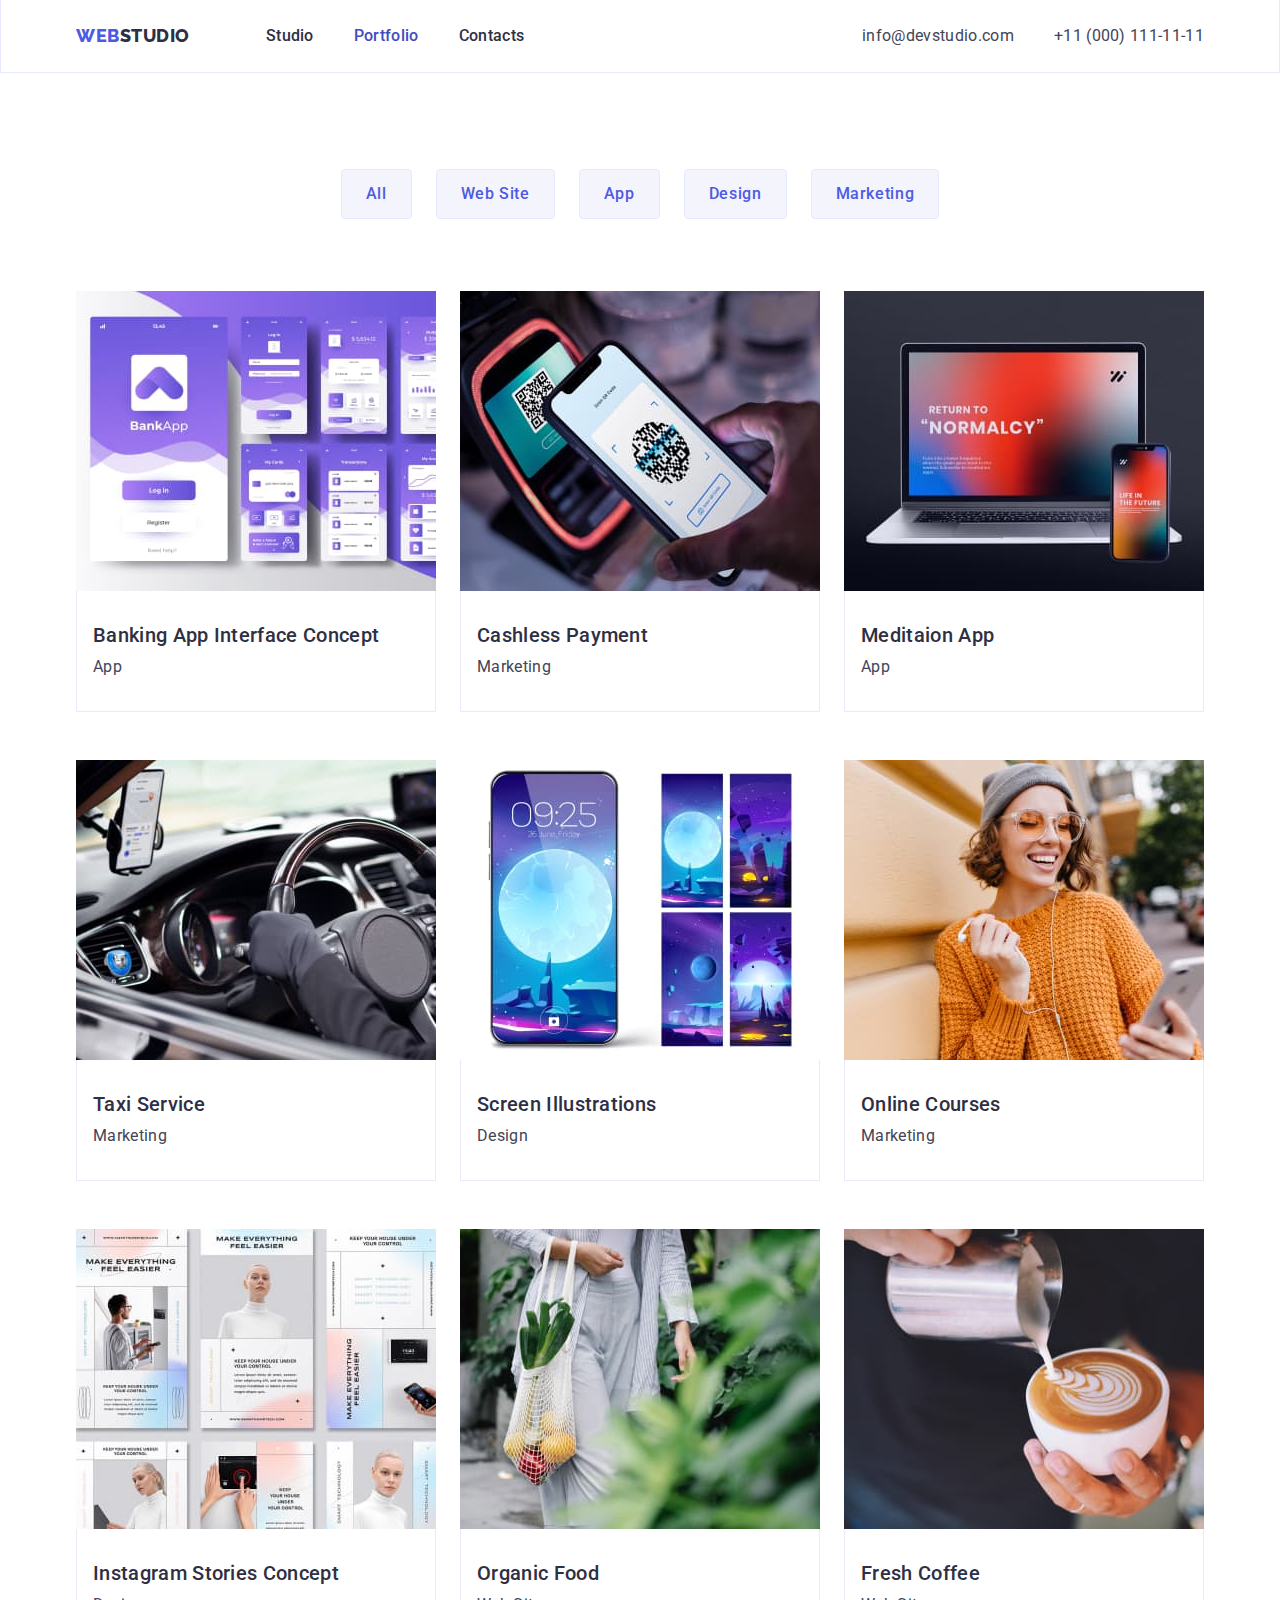
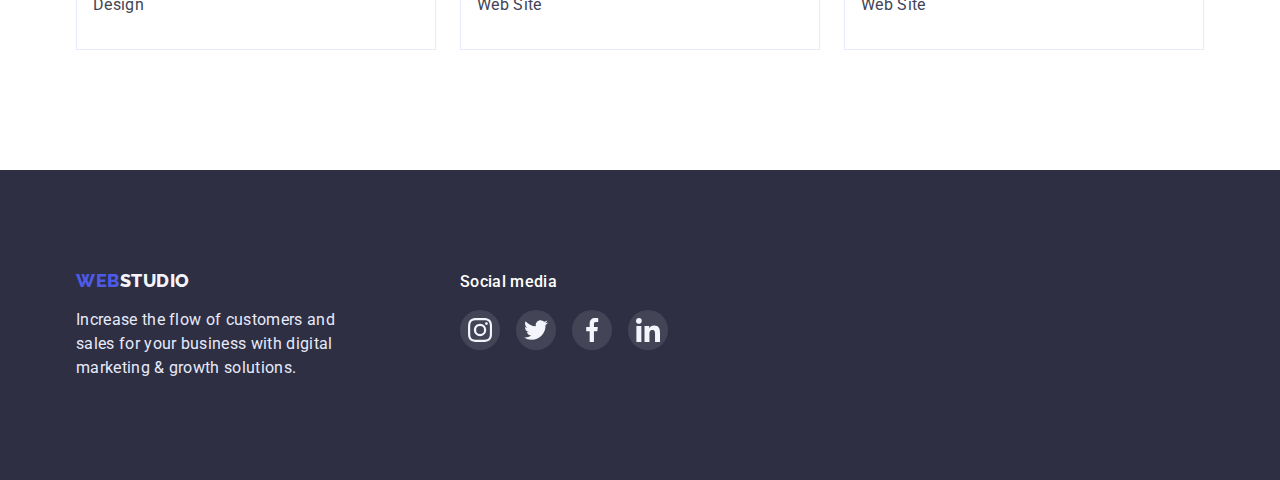
==== portfolio.html @ 41a915ce "Initial commit" ====
<!DOCTYPE html>
<html lang="en">
<head>
    <meta charset="UTF-8">
    <meta http-equiv="X-UA-Compatible" content="IE=edge">
    <meta name="viewport" content="width=device-width, initial-scale=1.0">
    <title>Document</title>
    <link rel="preconnect" href="https://fonts.googleapis.com">
    <link rel="preconnect" href="https://fonts.gstatic.com" crossorigin>
    <link href="https://fonts.googleapis.com/css2?family=Raleway:wght@800&family=Roboto:wght@400;500;700&display=swap" rel="stylesheet">
    <link rel="stylesheet" href="https://cdnjs.cloudflare.com/ajax/libs/modern-normalize/1.1.0/modern-normalize.min.css">
    <link rel="stylesheet" href="./css/style.css">
</head>
<body class="page">
    <header class="header">
        <div class="container main-nav">
        <nav class="main-nav">
        <a href="./index.html" class="header-link"><span class="header-logo">Web</span>Studio</a>
        <ul class="site-nav-list">
        <li class="site-nav item"><a class="link" href="./index.html">Studio</a>
        </li>
        <li class="site-nav item"><a class="link current" href="./portfolio.html">Portfolio</a>
        </li>
        <li class="site-nav item"><a class="link" href="">Contacts</a>
        </li>
    </ul>
</nav>
<address>
<ul class="address-nav">
    <li class="address-nav item">
        <a class="address-link" href="mailto:info@devstudio.com">info@devstudio.com</a>
    </li>
    <li class="address-nav item">
        <a class="address-link" href="tel:+110001111111">+11 (000) 111-11-11</a>
    </li>
</ul>
</address>
</div>
    </header>
    <main>
        <section class="portfolio-section">
            <div class="container">
            <h1 class="visually-hiden">All lists</h1>
            <ul class="filtr-btn">
                <li class="list-button"><button class="button-portfolio" type="button">All</button></li>
                <li class="list-button"><button class="button-portfolio" type="button">Web Site</button></li>
                <li class="list-button"><button class="button-portfolio" type="button">App</button></li>
                <li class="list-button"><button class="button-portfolio" type="button">Design</button></li>
                <li class="list-button"><button class="button-portfolio" type="button">Marketing</button></li>
            </ul>
            <ul class="portfolio-list">
                <li class="flex-element">
                    <a class="card-portfolio-link" href="">
                    <img src="./images/portfolio1.jpg" alt="Bank App" width="360">
                    <div class="text-portfolio-img">
                    <h2 class="general-text">Banking App Interface Concept</h2>
                    <p class="second-portfolio-text">App</p>
                </div>
            </a>
                </li>
                <li class="flex-element">
                    <a class="card-portfolio-link" href="">
                    <img src="./images/portfolio2.jpg" alt="Qr code" width="360">
                    <div class="text-portfolio-img">
                    <h2 class="general-text">Cashless Payment</h2>
                    <p class="second-portfolio-text">Marketing</p>
                </div>
            </a>
                </li>
                <li class="flex-element">
                    <a class="card-portfolio-link" href="">
                    <img src="./images/portfolio3.jpg" alt="Normalcy" width="360">
                    <div class="text-portfolio-img">
                    <h2 class="general-text">Meditaion App</h2>
                    <p class="second-portfolio-text">App</p>
                </div>
            </a>
                </li>
                <li class="flex-element">
                    <a class="card-portfolio-link" href="">
                    <img src="./images/portfolio4.jpg" alt="Driver" width="360">
                    <div class="text-portfolio-img">
                    <h2 class="general-text">Taxi Service</h2>
                    <p class="second-portfolio-text">Marketing</p>
                </div>
            </a>
                </li>
                <li class="flex-element">
                    <a class="card-portfolio-link" href="">
                    <img src="./images/portfolio5.jpg" alt="Wallaper" width="360">
                    <div class="text-portfolio-img">
                    <h2 class="general-text">Screen Illustrations</h2>
                    <p class="second-portfolio-text">Design</p>
                </div>
            </a>
                </li>
                <li class="flex-element">
                    <a class="card-portfolio-link" href="">
                    <img src="./images/portfolio6.jpg" alt="Girl selfi" width="360">
                    <div class="text-portfolio-img">
                    <h2 class="general-text">Online Courses</h2>
                    <p class="second-portfolio-text">Marketing</p>
                </div>
            </a>
                </li>
                <li class="flex-element"> 
                    <a class="card-portfolio-link" href="">
                    <img src="./images/portfolio7.jpg" alt="Instagram stories" width="360">
                    <div class="text-portfolio-img">
                    <h2 class="general-text">Instagram Stories Concept</h2>
                    <p class="second-portfolio-text name">Design</p>
                </div>
            </a>
                </li>
                <li class="flex-element">
                    <a class="card-portfolio-link" href="">
                    <img src="./images/portfolio8.jpg" alt="Organic Food" width="360">
                    <div class="text-portfolio-img">
                    <h2 class="general-text">Organic Food</h2>
                    <p class="second-portfolio-text name">Web Site</p>
                </div>
            </a>
                </li>
                <li class="flex-element">
                    <a class="card-portfolio-link" href="">
                    <img src="./images/portfolio9.jpg" alt="Latte art" width="360">
                    <div class="text-portfolio-img">
                    <h2 class="general-text">Fresh Coffee</h2>
                    <p class="second-portfolio-text name">Web Site</p>
                </div>
            </a>
                </li>
            </ul>
        </div>
        </section>
    </main>
<!--Footer-->
<footer class="footer">
    <div class="foot-container container">
        <div class="logo-foot">
<a href="./index.html" class="footer-link"><span class="footer-logo">Web</span>Studio</a>
<p class="footer-text">Increase the flow of customers and sales for your business with digital marketing & growth solutions.</p>
</div>
<div class="foot-social">
<b class="social-text">Social media</b>
<ul class="social-foot">
    <li class="social-list-foot">
        <a class="social-link-foot" aria-label="Instagram" href="">
        <svg width="24px" height="24px" class="social-link-icon-foot">
            <use href="./images/all-icon.svg#icon-instagram"></use>
        </svg> 
    </a></li>
    <li class="social-list-foot">
        <a class="social-link-foot" aria-label="Twitter" href="">
        <svg width="24px" height="24px" class="social-link-icon-foot">
            <use href="./images/all-icon.svg#icon-twitter"></use>
        </svg> 
    </a></li>
    <li class="social-list-foot">
        <a class="social-link-foot" aria-label="Facebook" href="">
        <svg width="24px" height="24px" class="social-link-icon-foot">
            <use href="./images/all-icon.svg#icon-facebook"></use>
        </svg> 
    </a></li>
    <li class="social-list-foot">
        <a class="social-link-foot" aria-label="Linkedin" href="">
        <svg width="24px" height="24px" class="social-link-icon-foot">
            <use href="./images/all-icon.svg#icon-linkedin"></use>
        </svg> 
    </a></li>
</ul>
</div>
</div>
</footer>
</body>
</html>
---- css/style.css ----
:root {
    --main-text-color: #2E2F42;
    --second-text-color: #434455;
    --main-bg-color: #ffffff;
    --second-bg-color: #F4F4FD;
    --hero-bg-color:#2E2F42;
    --btn-bg-color: #F4F4FD;
    --btn-bg-color-active: #404BBF;
    --btn-text-color: #4D5AE5;
    --btn-text-color-active: #FFFFFF;
    --success: #31D0AA;
    --subtle-text: #8E8F99;
    --accent: #E7E9FC;
}
.page {
    background-color: var(--main-bg-color);
    color: var(--second-text-color);
    font-family: Roboto, sans-serif;
    letter-spacing: 0.02em;
}
.header {
    border: 1px solid var(--accent);
    border-top: none;
 }
.main-nav {
    display: flex;
    align-items: center;
}
.container {
    width: 1158px;
    margin-left: auto;
    margin-right: auto;
    padding-left: 15px;
    padding-right: 15px;
}
.container .main-nav {
    display: flex;
    align-items: center;
}
ul {
    list-style: none;
}
.header-link {
    color: var(--main-text-color);
    font-family: Raleway, cursive;
    letter-spacing: 0.03em;
    font-weight: 800; 
    font-size: 18px;
    line-height: 1.3;
    text-transform: uppercase;
    text-decoration: none;
}
.header-link .header-logo :hover, 
.header-link .header-logo :focus {
    color: var(--btn-bg-color-active);
}
.header-logo {
    color: var(--btn-text-color);
}
.site-nav .link {
display: block;
padding-top: 24px;
padding-bottom: 24px;

color: var(--main-text-color);
font-weight: 500;
font-size: 16px;
line-height: 1.5;
text-decoration: none;
}
.site-nav-list {
    padding: 0;
    margin: 0;
    gap: 40px;
    display: flex;
    margin-left: 76px;
}
.site-nav :hover, 
.site-nav :focus {
    color: var(--btn-bg-color-active);
}
.site-nav .link.current{
    color: var(--btn-bg-color-active);
}
.address-nav .address-link {
    color: var(--second-text-color);
font-style: normal;
font-size: 16px;
line-height: 1.5;
text-decoration: none;
}
address {
    margin-left: auto;
}
.address-nav {
    display: flex;
    padding: 0;
    margin-left: auto;
    margin: 0;
}
.address-nav .item + .item{
    margin-left: 40px;
}
.address-nav :hover, 
.address-nav :focus {
    color: var(--btn-bg-color-active);
}
.address-link {
    text-decoration: none;
}
.hero {
    background-color: var(--hero-bg-color);
    text-align: center;
    padding: 188px 0;
    margin-left: auto;
    margin-right: auto;
    max-width: 1440px;
    height: 600px;
    border: 1px solid var(--btn-text-color-active);
    background-image: linear-gradient(rgba(46,47,66,0.7), 
    rgba(46,47,66,0.7)
    ),
    url("../images/hero.jpg");
    background-repeat: no-repeat;
    background-position: center;
    background-size: cover;
}
.header-content {
    width: 496px;
    margin-left: auto;
    margin-right: auto;
}
.hero-title {
    margin-top: 0;
    margin-bottom: 48px;
    color:  #FFFFFF;
font-weight: 700;
font-size: 56px;
line-height: 1.07;
text-align: center;
}
.button {
    border-radius: 4px;
    padding: 16px 32px;
    min-width: 169px;
    border: 1px solid transparent;
    color: #FFFFFF;
    background-color: var(--btn-text-color);
    letter-spacing: 0.04em;
    font-family: Roboto;
font-weight: 500;
font-size: 16px;
line-height: 1.5;
cursor: pointer;
}
.section {
    padding-top: 120px;
    padding-bottom: 120px;
}
.visually-hiden {
    position: absolute;
    white-space: nowrap;
    width: 1px;
    height: 1px;
    overflow: hidden;
    border: 0;
    padding: 0;
    clip: rect(0 0 0 0);
    clip-path: inset(50%);
    margin: -1px;
}
.section-one-list {
    display: flex;
    gap: 24px;
    margin: 0;
    padding: 0;
}
.section-one-icon {
    display: flex;
    justify-content: center;
    align-items: center;
    height: 112px;
    margin-bottom: 8px;
    background-color: var(--btn-bg-color);
}
.section-one-svg {
    width: 64px;
    height: 64px;
}
.section-title {
    margin-top: 0;
    margin-bottom: 8px;
    color: var(--main-text-color);
font-weight: 500;
font-size: 20px;
line-height: 1.2;
}
.section-one-text {
    margin-top: 0;
    margin-bottom: 0;
font-size: 16px;
line-height: 1.5;
}
.doing {
    padding-top: 0;
    padding-bottom: 120px;
} 
.doing-list {
    display: flex;
    gap: 24px;
    padding: 0;
    margin: 0;
}
.doing-list img{
    display: block;
}
.last-picture img {
    margin-right: 0;
}
.section-two-title {
    margin-top: 0;
    margin-bottom: 72px;
    font-weight: 700;
    font-size: 36px;
    line-height: 1.1;
    text-align: center;
    text-transform: capitalize;
}
.all-team img {
display: block;
max-width: 100%;
height: auto;
}
.team {
    margin-top: 0;
    margin-bottom: 0;
    padding-top: 120px;
    padding-bottom: 120px;
    background-color: var(--second-bg-color);
} 
.section-three-title {
    margin-top: 0;
    margin-bottom: 72px;
font-weight: 700;
font-size: 36px;
line-height: 1.1;
text-align: center;
}
.team-card {
    display: flex;
    flex-direction: column;
    padding-top: 32px;
    padding-bottom: 32px;
    text-align: center;
    background-color: var(--btn-text-color-active);
    border-radius: 0px 0px 4px 4px;
    box-shadow: 0px 1px 6px rgba(46, 47, 66, 0.08), 0px 1px 1px rgba(46, 47, 66, 0.16), 0px 2px 1px rgba(46, 47, 66, 0.08);
}
.team-list {
    display: flex;
    gap: 24px;
    padding: 0;
    margin: 0;
}
.team-name {
    margin-top: 0;
    margin-bottom: 8px;
    color: var(--main-text-color);
font-weight: 500;
font-size: 20px;
line-height: 1.2;
}
.team-work {
font-size: 16px;
line-height: 1.5;
margin: 0;
margin-bottom: 8px;
}
.social-team {
    display: flex;
    justify-content: center;
    padding: 0;
    margin: 0;
    gap: 24px;
}
.social-team-li {
    display: flex;
    width: 40px;
    height: 40px;
}
.social-link-team {
    display: flex;
    justify-content: center;
    align-items: center;
    border-radius: 50%;
    width: 100%;
    height: 100%;
    background-color: var(--btn-text-color);
}
.social-link-team:hover,
.social-link-team:focus {
    background-color: var(--btn-bg-color-active);
}
.customers {
    padding-bottom: 120px;
}
.customers-text {
    padding-top: 130px;
    margin-bottom: 72px;
    font-weight: 700;
    font-size: 36px;
    line-height: 1.11;
    text-align: center;
    letter-spacing: 0.02em;
    text-transform: capitalize;
    color: var(--main-text-color);
}
.customers-list {
    display: flex;
    gap: 24px;
}
.company-li {
    display: flex;
    width: 168px;
    height: 88px;
}
.customers-link {
    display: flex;
    justify-content: center;
    align-items: center;
    height: 100%;
    width: 100%;
    color: var(--subtle-text);
    border: 1px solid rgba(142,143,153,1);
    border-radius: 4px;
} 
.company-icon {
    fill: currentColor;
}
.customers-link:hover,
.customers-link:focus {
    border: 1px solid var(--btn-bg-color-active);
    color: var(--btn-bg-color-active);
}
.footer {
    padding-top: 100px;
    padding-bottom: 100px;
    background-color: var(--hero-bg-color);
}
.footer-link {
    display: inline-block;
    margin-bottom: 16px;
    color: #F4F4FD;
font-family: Raleway, cursive;
letter-spacing: 0.03em;
font-weight: 800;
font-size: 18px;
line-height: 1.16;
text-transform: uppercase;
text-decoration: none;
}
.footer-link .footer-logo :hover, 
.footer-link .footer-logo :focus {
    color: var(--btn-bg-color-active);
}
.footer-logo {
    color: var(--btn-text-color);
}
.footer-text {
    margin-top: 0;
    margin-bottom: 0;
    width: 264px;
    color: var(--accent);
font-size: 16px;
line-height: 1.5;
}
.foot-container {
    display: flex;
    align-items: baseline;
}
.logo-foot {
    margin-right: 120px;
}
.foot-social {
    display: flex;
    flex-direction: column;
}
.social-text {
    color: #FFFFFF;
    font-weight: 500;
    font-size: 16px;
    line-height: 24px;
    letter-spacing: 0.02em;
    margin: 0;
    margin-bottom: 16px;
}
.social-foot {
    display: flex;
    gap: 16px;
    padding: 0;
    margin: 0;
}
.social-list-foot {
    width: 40px;
    height: 40px;
}
.social-link-foot {
    display: flex;
    justify-content: center;
    align-items: center;
    border-radius: 50%;
    width: 100%;
    height: 100%;
    background: rgba(255, 255, 255, 0.1);
}
.social-link-foot:hover,
.social-link-foot:focus {
    background-color: var(--success);
}
/* Portfolio */
.portfolio-section {
    padding-top: 96px;
    padding-bottom: 120px;
}
.filtr-btn {
    display: flex;
   margin: 0;
   padding: 0;
   justify-content: center;
   margin-bottom: 72px;
}
.button-portfolio:hover,
.button-portfolio:focus {
    color: var(--btn-text-color-active);
    background-color: var(--btn-bg-color-active);
    box-shadow: 0px 3px 1px rgba(0, 0, 0, 0.1), 0px 2px 1px rgba(0, 0, 0, 0.08), 0px 2px 2px rgba(0, 0, 0, 0.12);
}
.button-portfolio {
    border-radius: 4px;
padding: 12px 24px;
border: 1px solid var(--accent);
    background-color: var(--btn-bg-color);
    color: var(--btn-text-color);
font-weight: 500;
font-size: 16px;
line-height: 1.5;
letter-spacing: 0.04em;
cursor: pointer;
}
.list-button {
    margin-right: 24px;
}
.list-button:nth-child(5) {
    margin-right: 0;
}
.portfolio-list {
    display: flex;
    flex-wrap: wrap;
    padding: 0;
    margin: 0;
    gap: 48px 24px;
}
.flex-element {
    width: 360px;
}
.flex-element:nth-child(3n) {
    margin-right: 0;
}
.flex-element img {
display: block;
max-width: 100%;
height: auto;
}
.card-portfolio-link {
    display: block;
    text-decoration: none;
}
.card-portfolio-link:hover,
.card-portfolio-link:focus {
    border: 0.5px solid #F4F4FD;
    box-shadow: 0px 1px 6px rgba(46, 47, 66, 0.08), 0px 1px 1px rgba(46, 47, 66, 0.16), 0px 2px 1px rgba(46, 47, 66, 0.08);
}
.text-portfolio-img {
    padding: auto;
   border: 1px solid var(--accent);
   padding: 32px 16px;
   border-top: none;
}
.general-text {
    margin-top: 0;
    margin-bottom: 8px;
    color: var(--main-text-color);
font-weight: 500;
font-size: 20px;
line-height: 1.2;
}
p {
    margin-bottom: 0;
}
.second-portfolio-text {
    margin-top: 0;
    color: var(--second-text-color);
font-size: 16px;
line-height: 1.5;
}
.name {
    margin-bottom: 0;
}
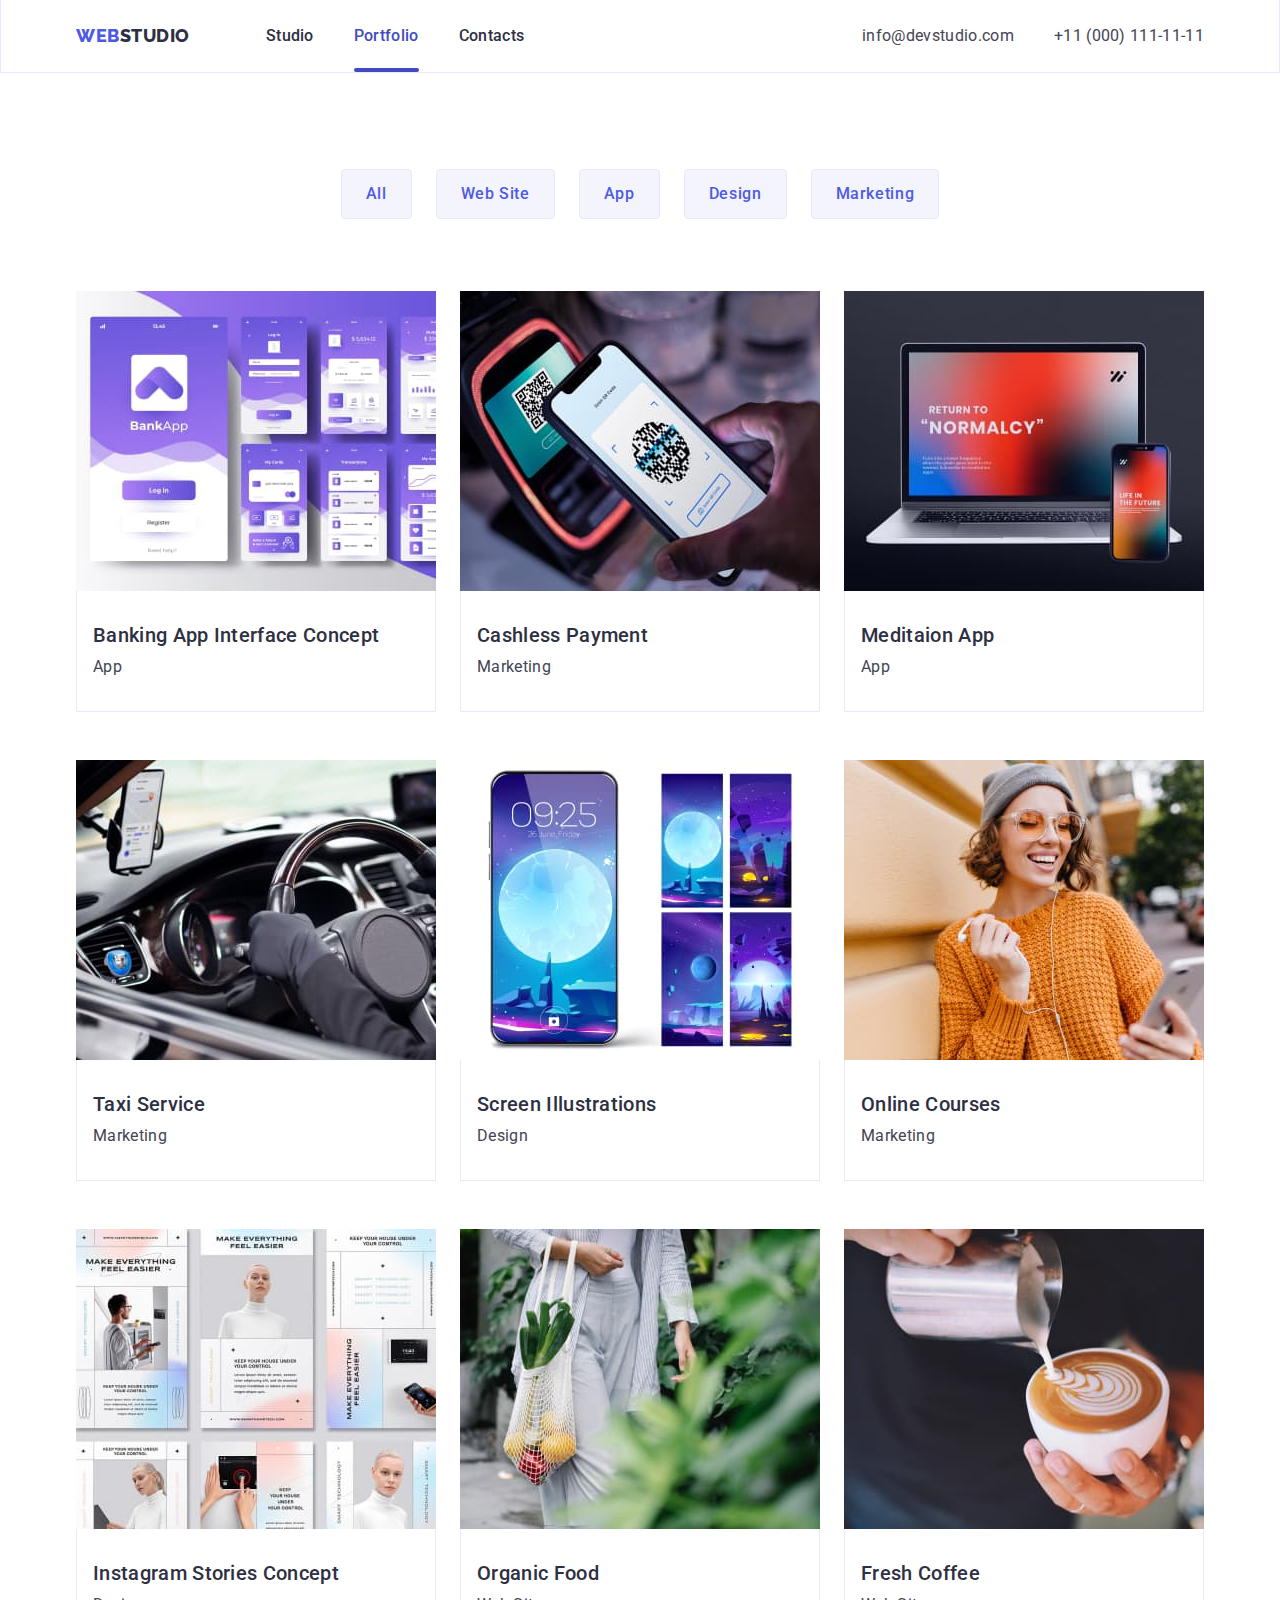
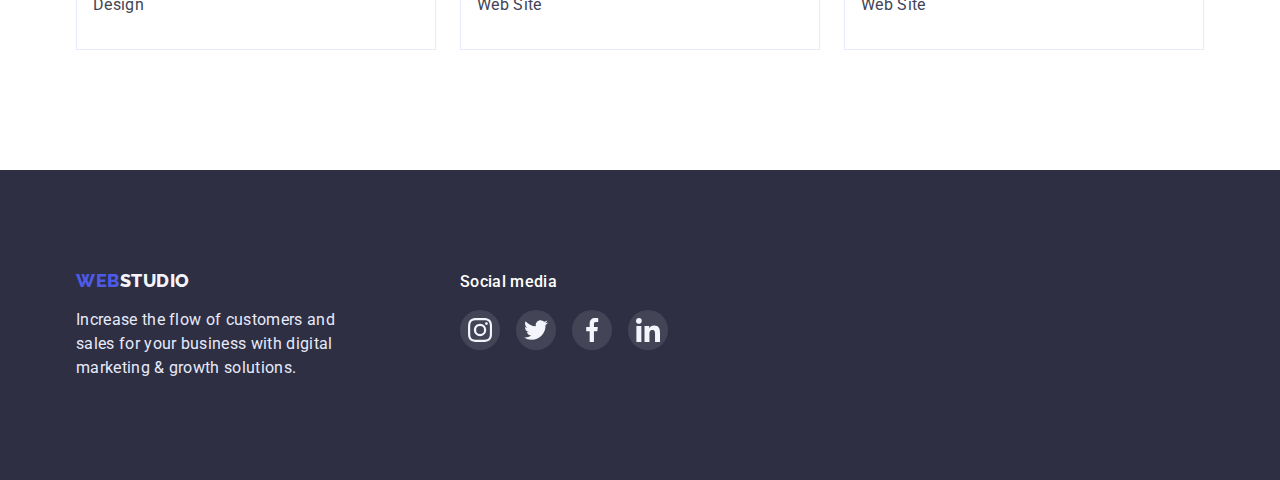
==== commit 18fdab00: "1 lesson" ====
--- a/portfolio.html
+++ b/portfolio.html
@@ -19,7 +19,7 @@
         <ul class="site-nav-list">
         <li class="site-nav item"><a class="link" href="./index.html">Studio</a>
         </li>
-        <li class="site-nav item"><a class="link current" href="./portfolio.html">Portfolio</a>
+        <li class="site-nav item"><a class="link current active" href="./portfolio.html">Portfolio</a>
         </li>
         <li class="site-nav item"><a class="link" href="">Contacts</a>
         </li>
@@ -60,7 +60,10 @@
                 </li>
                 <li class="flex-element">
                     <a class="card-portfolio-link" href="">
+                        <div class="portfolio-window">
                     <img src="./images/portfolio2.jpg" alt="Qr code" width="360">
+                    <p class="portfolio-window-text">14 Stylish and User-Friendly App Design Concepts · Task Manager App · Calorie Tracker App · Exotic Fruit Ecommerce App · Cloud Storage App</p>
+                </div>
                     <div class="text-portfolio-img">
                     <h2 class="general-text">Cashless Payment</h2>
                     <p class="second-portfolio-text">Marketing</p>
--- a/css/style.css
+++ b/css/style.css
@@ -11,6 +11,7 @@
     --success: #31D0AA;
     --subtle-text: #8E8F99;
     --accent: #E7E9FC;
+    --modal-window: #FCFCFC;
 }
 .page {
     background-color: var(--main-bg-color);
@@ -75,12 +76,27 @@
     display: flex;
     margin-left: 76px;
 }
+.site-nav.item {
+    position: relative;
+}
 .site-nav :hover, 
 .site-nav :focus {
     color: var(--btn-bg-color-active);
 }
 .site-nav .link.current{
     color: var(--btn-bg-color-active);
+}
+.site-nav .link.current.active::after {
+    content: '';
+    position: absolute;
+    display: flex;
+    justify-content: center;
+    align-items: center;
+    width: 100%;
+    height: 4px;
+    background-color: var(--btn-bg-color-active);
+border-radius: 2px;
+bottom: 0;
 }
 .address-nav .address-link {
     color: var(--second-text-color);
@@ -139,6 +155,48 @@
 line-height: 1.07;
 text-align: center;
 }
+.backdrop {
+    position: fixed;
+    top: 0;
+    left: 0;
+    width: 100%;
+    height: 100%;
+    background-color: rgba(46, 47, 66, 0.4);;
+    
+}
+.backdrop.is-hidden {
+    opacity: 0;
+    pointer-events: none;
+    visibility: hidden;
+}
+.modal {
+    position: absolute;
+    top: 50%;
+    left: 50%;
+    transform: translate(-50%, -50%);
+    width: 408px;
+    min-height: 576px;
+    background-color: var(--modal-window);
+    border-radius: 4px;
+    box-shadow: 0px 1px 1px rgba(0, 0, 0, 0.14), 0px 1px 3px rgba(0, 0, 0, 0.12), 0px 2px 1px rgba(0, 0, 0, 0.2);
+}
+.button-modal {
+    position: absolute;
+    display: flex;
+    align-items: center;
+    justify-content: center;
+    padding: 0;
+    top: 24px;
+    right: 24px;
+    cursor: pointer;
+    color: #000000;
+    border-radius: 50%;
+    width: 24px;
+    height: 24px;
+    background: #E7E9FC;
+    border: 1px solid #d9d9d9;
+}
+
 .button {
     border-radius: 4px;
     padding: 16px 32px;
@@ -453,6 +511,45 @@
 .list-button:nth-child(5) {
     margin-right: 0;
 }
+.portfolio-window {
+    display: flex;
+    position: relative;
+}
+.portfolio-window::before {
+    display: inline-block;
+    position: absolute;
+    content: '';
+    width: 100%;
+    height: 100%;
+    background-color: var(--btn-text-color);
+    opacity: 0;
+}
+.portfolio-window:hover::before,
+.portfolio-window:focus::before {
+    opacity: 1;
+}
+.portfolio-window-text {
+    display: flex;
+    justify-content: center;
+    position: absolute;
+    opacity: 0;
+    width: 100%;
+    height: 100%;
+    padding-top: 40px;
+    padding-right: 32px;
+    padding-left: 32px;
+    padding-bottom: 164px;
+
+font-size: 16px;
+line-height: 24px;
+letter-spacing: 0.02em;
+color: var(--second-bg-color);
+
+}
+.portfolio-window-text:hover,
+.portfolio-window-text:focus {
+    opacity: 1;
+}
 .portfolio-list {
     display: flex;
     flex-wrap: wrap;
